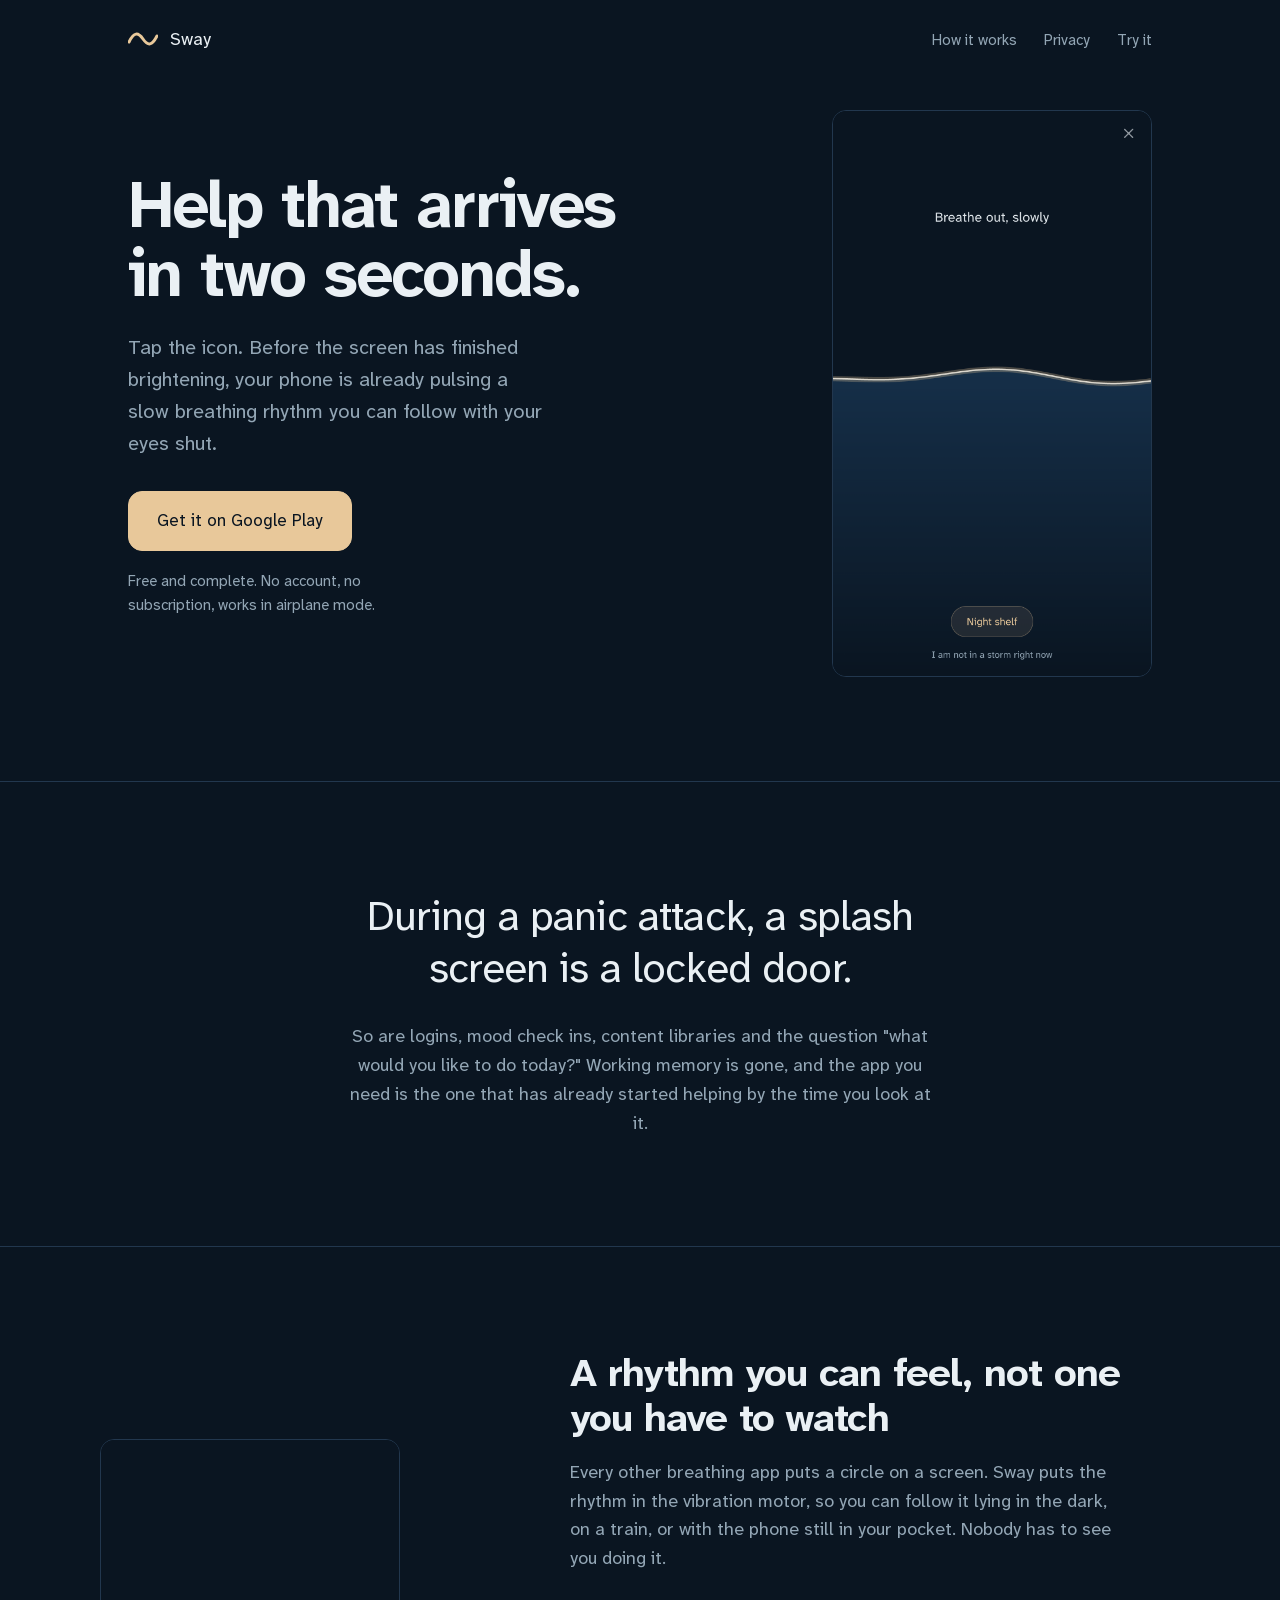
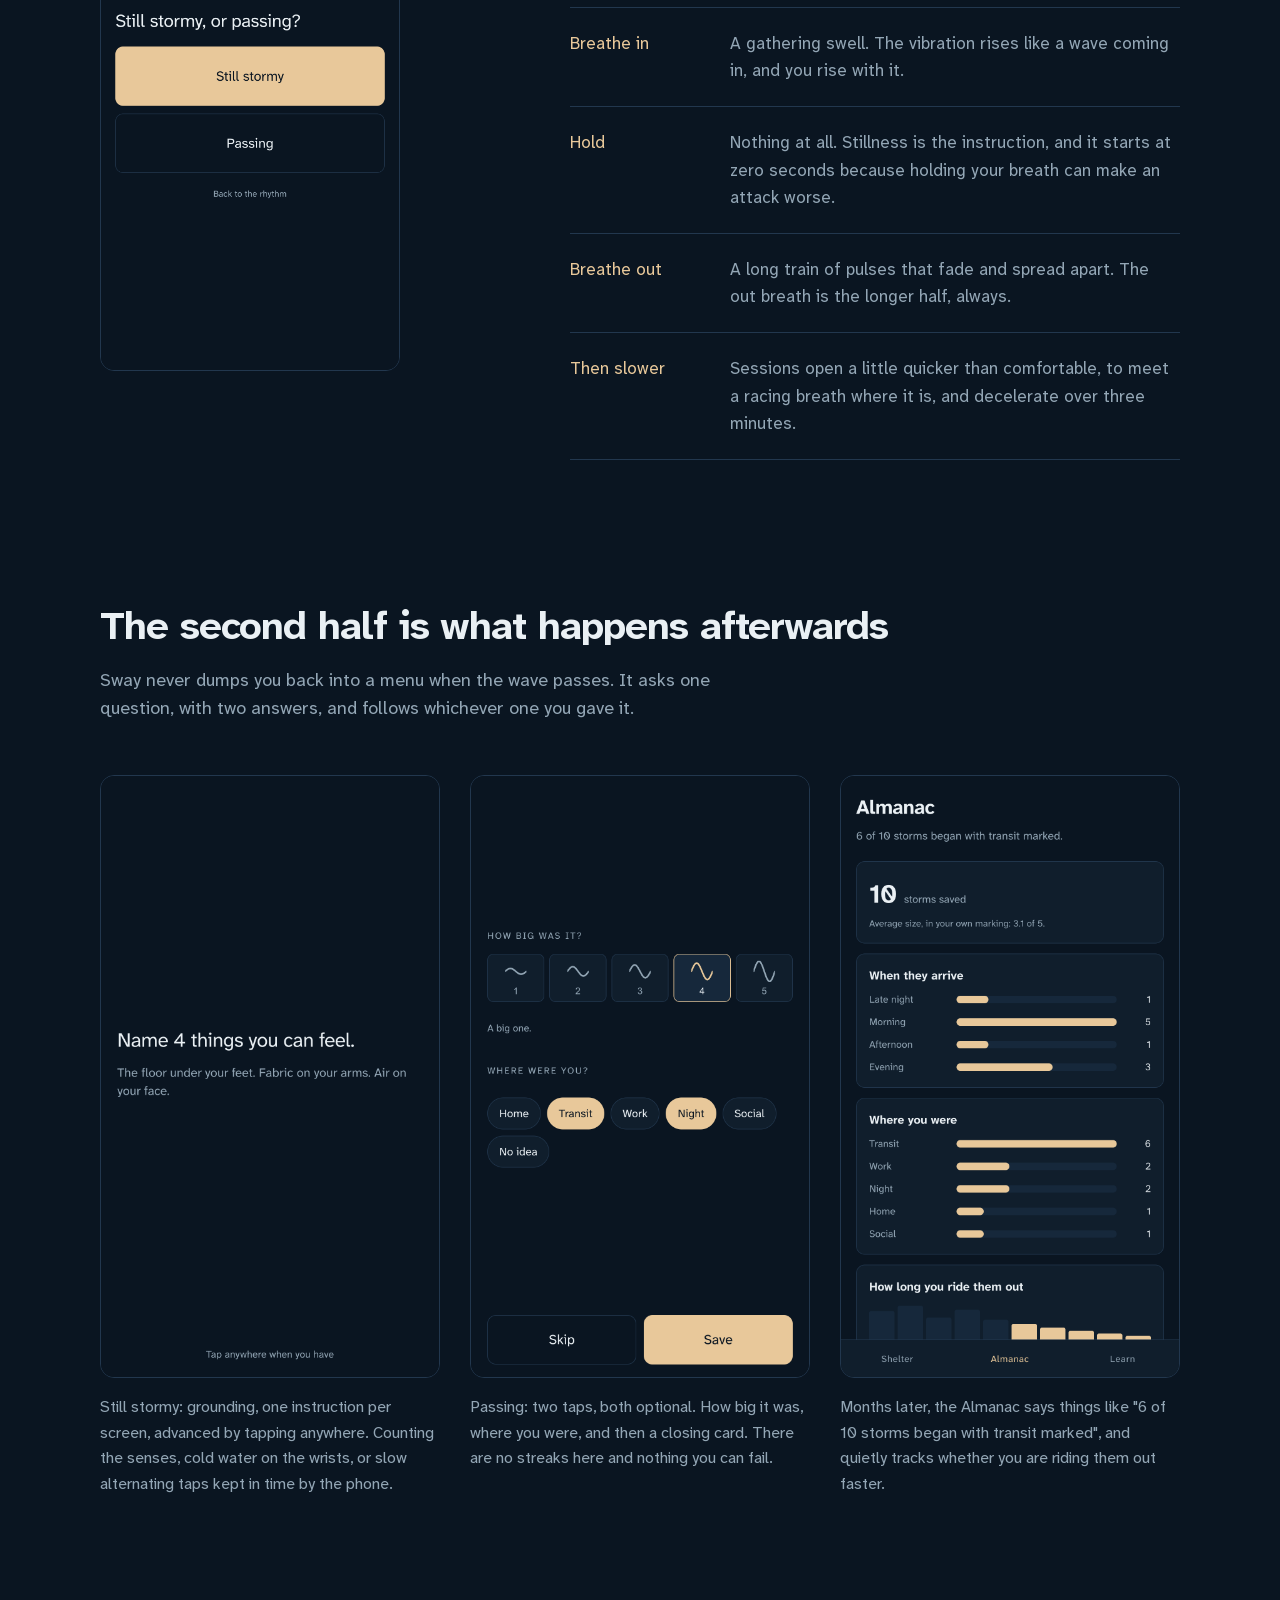
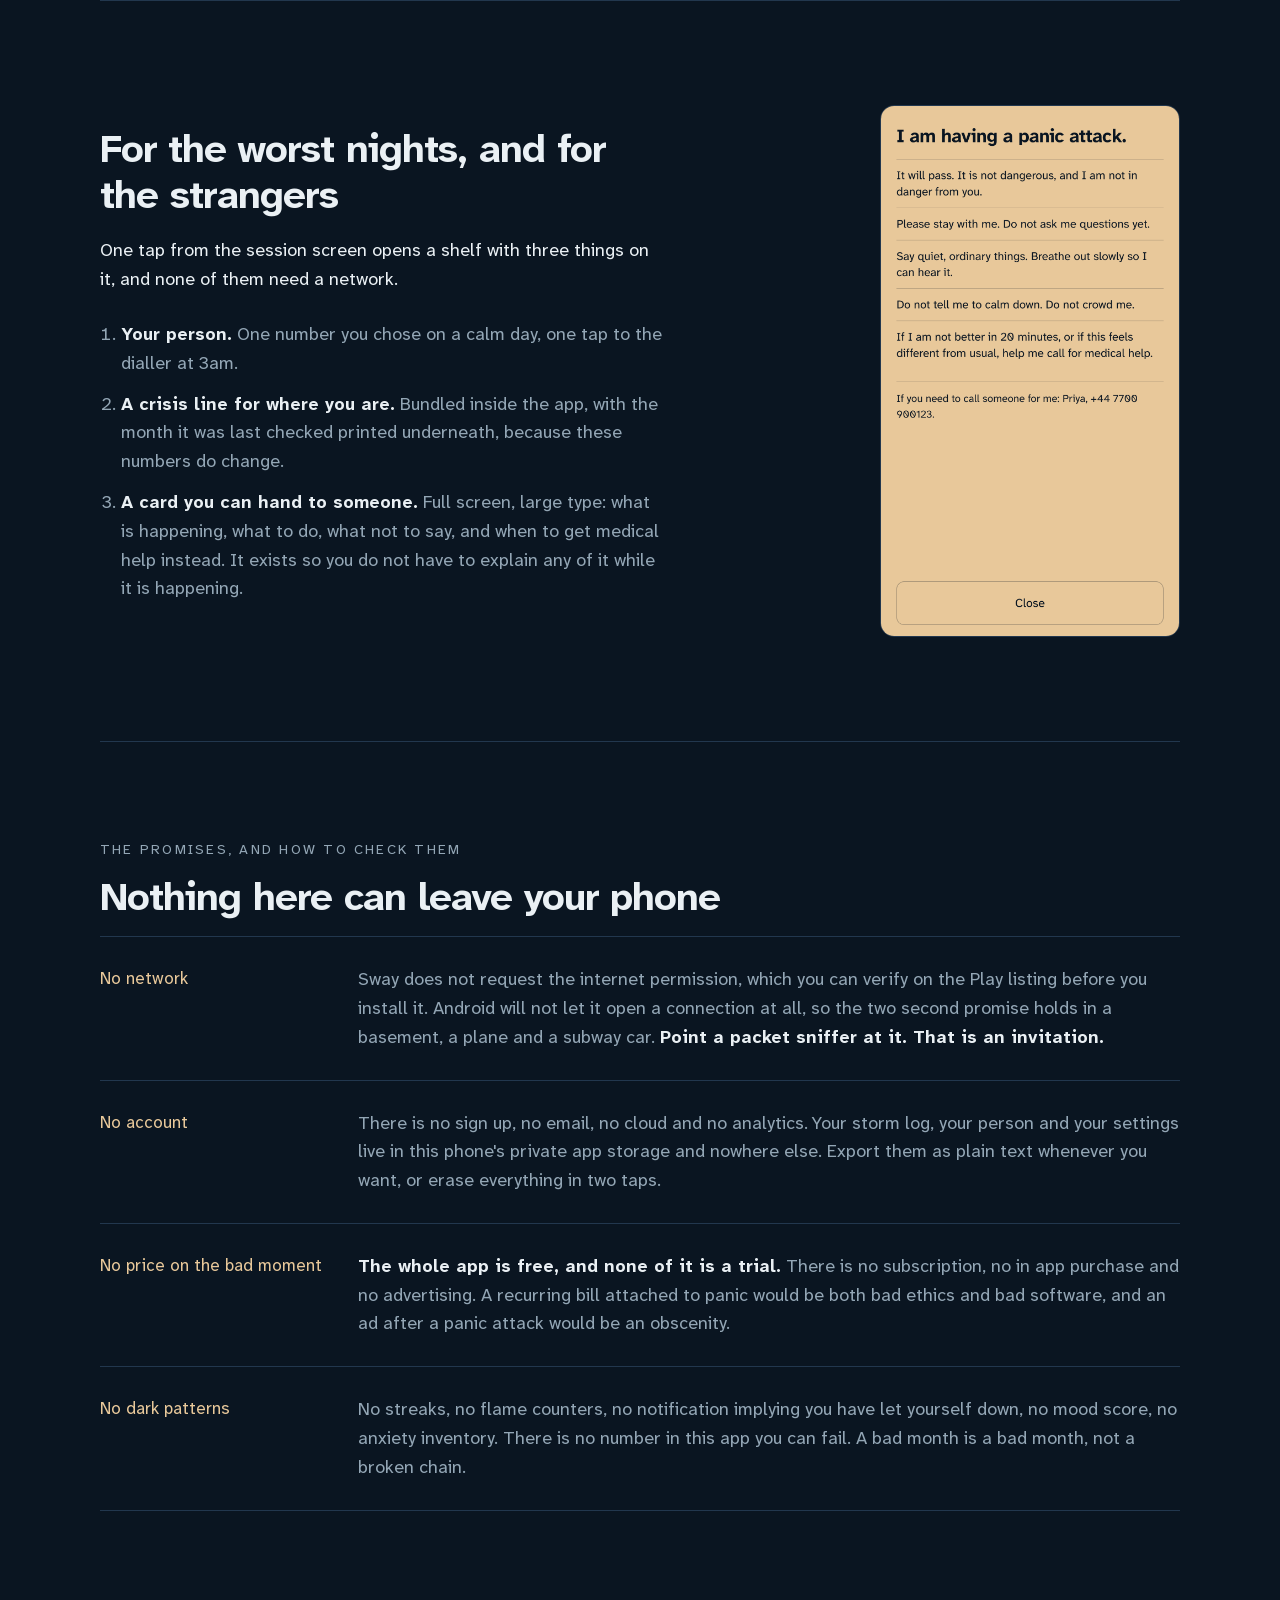
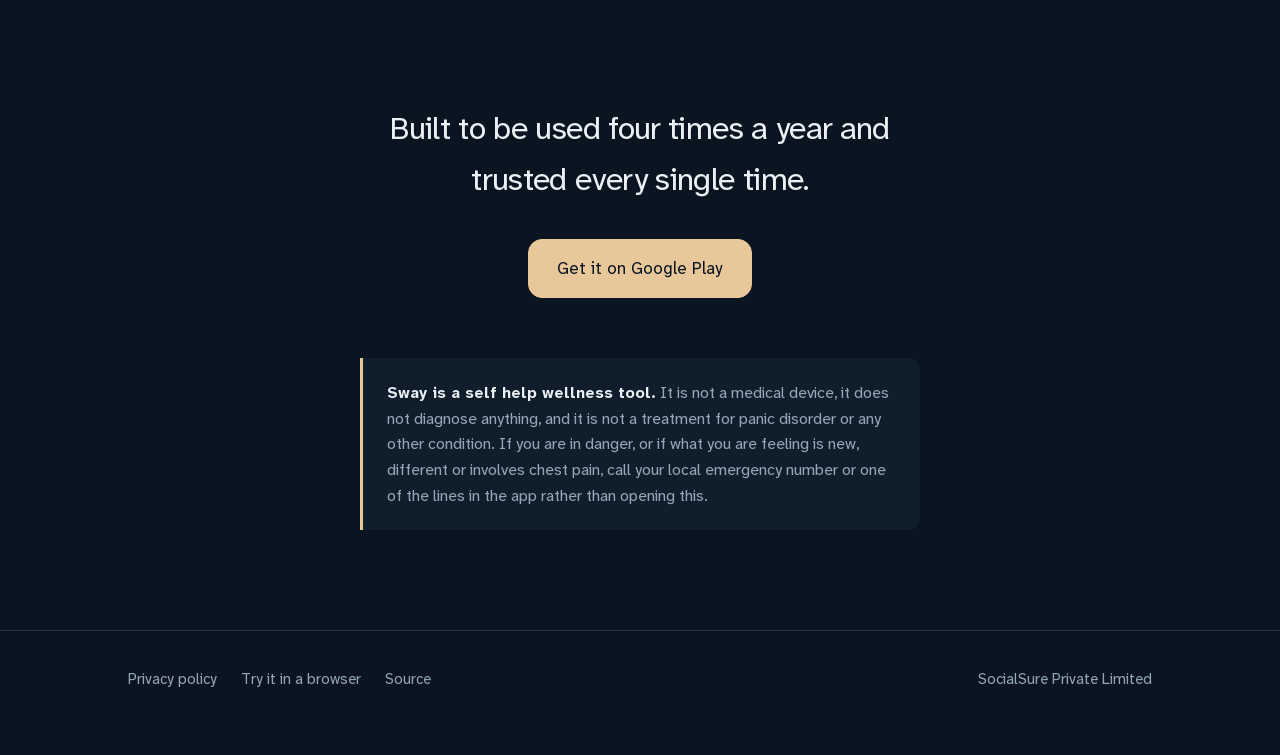
==== docs/index.html @ eac9949d "Panic-attack first aid. Cold launch to a haptic breathing pulse in under two seconds, followable eye" ====
<!doctype html>
<html lang="en">
<head>
<meta charset="utf-8">
<meta name="viewport" content="width=device-width, initial-scale=1">
<title>Sway. Help that arrives in two seconds.</title>
<meta name="description" content="Panic attack first aid for Android. Tap the icon and the phone is already pulsing a slow breathing rhythm you can follow with your eyes shut. Offline, no account, free.">
<meta property="og:title" content="Sway. Help that arrives in two seconds.">
<meta property="og:description" content="A breathing rhythm you can feel through your pocket, grounding tools, and a card you can hand to a stranger. Works in airplane mode.">
<meta property="og:type" content="website">
<link rel="icon" href="shots/icon.png">
<link rel="stylesheet" href="fonts/fonts.css">
<style>
  :root {
    color-scheme: dark;
    --bg: #0A1521; --surface: #101E2C; --surface-2: #16283B;
    --fg: #EAF0F4; --muted: #93A6B5; --hair: #22374E; --accent: #E8C89A; --accent-ink: #0A1521;
    --font: "Atkinson Hyperlegible Next", "Atkinson Hyperlegible", system-ui, -apple-system, sans-serif;
  }
  * { box-sizing: border-box; }
  html { scroll-behavior: smooth; }
  body { margin: 0; background: var(--bg); color: var(--fg); font-family: var(--font);
         font-size: 18px; line-height: 1.6; -webkit-font-smoothing: antialiased; }
  .wrap { max-width: 1080px; margin: 0 auto; padding: 0 28px; }
  a { color: var(--accent); }
  img.shot { width: 100%; height: auto; display: block; border: 1px solid var(--hair); border-radius: 14px; }

  .cta { display: inline-block; background: var(--accent); color: var(--accent-ink); text-decoration: none;
         padding: 15px 28px; border-radius: 14px; font-size: 17px; border: 1px solid var(--accent);
         transition: transform .15s ease; }
  .cta:active { transform: translateY(1px); }

  nav { display: flex; align-items: center; justify-content: space-between; height: 78px; }
  .mark { display: flex; align-items: center; gap: 12px; font-size: 18px; }
  .mark svg { width: 30px; height: 16px; display: block; }
  nav a { color: var(--muted); text-decoration: none; font-size: 15px; margin-left: 22px; }
  nav a:hover { color: var(--fg); }

  /* 1. hero: copy left, phone right */
  .hero { display: grid; grid-template-columns: 1.05fr .95fr; gap: 60px; align-items: center; padding: 32px 0 104px; }
  .hero h1 { font-size: clamp(40px, 5.6vw, 66px); line-height: 1.05; letter-spacing: -0.03em; margin: 0 0 22px; font-weight: 700; }
  .hero p { font-size: 20px; color: var(--muted); margin: 0 0 32px; max-width: 32ch; }
  .hero .under { font-size: 15px; color: var(--muted); margin: 18px 0 0; }
  .hero img { max-width: 320px; margin-left: auto; }

  /* 2. manifesto band: centred type between hairlines */
  .band { border-top: 1px solid var(--hair); border-bottom: 1px solid var(--hair); padding: 108px 0; text-align: center; }
  .band p.big { font-size: clamp(27px, 3.8vw, 42px); line-height: 1.24; margin: 0 auto; max-width: 21ch;
                letter-spacing: -0.02em; }
  .band p.after { font-size: 18px; color: var(--muted); max-width: 50ch; margin: 28px auto 0; }

  /* 3. mechanism: phone left, timing rows right */
  .mech { display: grid; grid-template-columns: .8fr 1.2fr; gap: 64px; align-items: center; padding: 104px 0; }
  h2 { font-size: clamp(28px, 3.6vw, 40px); line-height: 1.14; letter-spacing: -0.025em; margin: 0 0 16px; font-weight: 700; }
  .mech p.sub { color: var(--muted); margin: 0 0 34px; max-width: 46ch; }
  .beat { display: grid; grid-template-columns: 8.5rem 1fr; gap: 24px; padding: 22px 0; border-top: 1px solid var(--hair); }
  .beat:last-child { border-bottom: 1px solid var(--hair); }
  .beat .t { color: var(--accent); font-size: 17px; }
  .beat .d { margin: 0; color: var(--muted); font-size: 17px; }
  .mech img { max-width: 300px; }

  /* 4. gallery strip */
  .gallery { padding: 40px 0 104px; }
  .gallery p.sub { color: var(--muted); max-width: 54ch; margin: 0 0 52px; }
  .strip { display: grid; grid-template-columns: repeat(3, 1fr); gap: 30px; }
  .strip figure { margin: 0; }
  .strip figcaption { color: var(--muted); font-size: 16px; margin-top: 16px; }

  /* 5. shelf: copy left, sand card right */
  .shelf { display: grid; grid-template-columns: 1fr .8fr; gap: 64px; align-items: center;
           padding: 104px 0; border-top: 1px solid var(--hair); }
  .shelf ol { margin: 26px 0 0; padding-left: 1.3rem; color: var(--muted); }
  .shelf li { margin-bottom: 12px; }
  .shelf li b { color: var(--fg); font-weight: 700; }
  .shelf img { max-width: 300px; margin-left: auto; }

  /* 6. plain fact rows */
  .facts { padding: 96px 0; border-top: 1px solid var(--hair); }
  .eyebrow { font-size: 14px; letter-spacing: .16em; text-transform: uppercase; color: var(--muted); margin: 0 0 14px; }
  .facts .row { display: grid; grid-template-columns: 14rem 1fr; gap: 34px; padding: 28px 0;
                border-top: 1px solid var(--hair); align-items: start; }
  .facts .row:last-child { border-bottom: 1px solid var(--hair); }
  .facts .k { color: var(--accent); font-size: 17px; }
  .facts .v { margin: 0; color: var(--muted); }
  .facts .v b { color: var(--fg); font-weight: 700; }

  /* 7. close */
  .close { text-align: center; padding: 96px 0 40px; }
  .close p.line { font-size: clamp(24px, 3vw, 32px); max-width: 24ch; margin: 0 auto 34px; letter-spacing: -0.02em; }
  .note { background: var(--surface); border-left: 3px solid var(--accent); border-radius: 0 12px 12px 0;
          padding: 22px 24px; font-size: 16px; color: var(--muted); max-width: 56ch; margin: 60px auto 0; text-align: left; }
  .note b { color: var(--fg); font-weight: 700; }

  footer { border-top: 1px solid var(--hair); padding: 36px 0 64px; color: var(--muted); font-size: 15px; margin-top: 60px; }
  footer .row { display: flex; justify-content: space-between; gap: 22px; flex-wrap: wrap; }
  footer a { color: var(--muted); text-decoration: none; margin-right: 20px; }
  footer a:hover { color: var(--fg); }

  .reveal { transition: opacity .6s ease, transform .6s ease; }
  html.js .reveal:not(.in) { opacity: 0; transform: translateY(14px); }
  @media (prefers-reduced-motion: reduce) {
    html { scroll-behavior: auto; }
    html.js .reveal:not(.in) { opacity: 1; transform: none; }
    .reveal { transition: none; }
  }

  @media (max-width: 880px) {
    .hero, .mech, .shelf { grid-template-columns: 1fr; gap: 44px; }
    .hero { padding-bottom: 72px; }
    .mech, .shelf { padding: 72px 0; }
    .hero img, .mech img, .shelf img { max-width: 290px; margin: 0 auto; }
    .strip { grid-template-columns: 1fr; gap: 44px; max-width: 320px; margin: 0 auto; }
    .facts .row { grid-template-columns: 1fr; gap: 10px; }
    .band { padding: 76px 0; }
    nav a { margin-left: 14px; font-size: 14px; }
  }
</style>
</head>
<body>

<div class="wrap">
  <nav>
    <span class="mark">
      <svg viewBox="0 0 30 16" aria-hidden="true">
        <path d="M1 11 C 6 1, 10 1, 15 8 S 24 15, 29 5" fill="none" stroke="#E8C89A" stroke-width="3" stroke-linecap="round"/>
      </svg>
      Sway
    </span>
    <span>
      <a href="#how">How it works</a>
      <a href="privacy-policy.html">Privacy</a>
      <a href="play/">Try it</a>
    </span>
  </nav>

  <header class="hero">
    <div>
      <h1>Help that arrives in two seconds.</h1>
      <p>Tap the icon. Before the screen has finished brightening, your phone is already pulsing a slow breathing rhythm you can follow with your eyes shut.</p>
      <a class="cta" href="https://play.google.com/store/apps/details?id=com.mohdshayan.sway">Get it on Google Play</a>
      <p class="under">Free and complete. No account, no subscription, works in airplane mode.</p>
    </div>
    <img class="shot reveal" src="shots/01-session.png" width="1080" height="1920"
         alt="The session screen: a slow horizon line of water rising and falling, with the words Breathe out, slowly.">
  </header>
</div>

<section class="band">
  <div class="wrap">
    <p class="big">During a panic attack, a splash screen is a locked door.</p>
    <p class="after">So are logins, mood check ins, content libraries and the question "what would you like to do
      today?" Working memory is gone, and the app you need is the one that has already started helping by the
      time you look at it.</p>
  </div>
</section>

<section class="mech wrap" id="how">
  <img class="shot reveal" src="shots/02-fork.png" width="1080" height="1920"
       alt="The screen after a session: Still stormy, or passing, as two large buttons.">
  <div>
    <h2>A rhythm you can feel, not one you have to watch</h2>
    <p class="sub">Every other breathing app puts a circle on a screen. Sway puts the rhythm in the vibration
      motor, so you can follow it lying in the dark, on a train, or with the phone still in your pocket.
      Nobody has to see you doing it.</p>
    <div class="beat"><span class="t">Breathe in</span><p class="d">A gathering swell. The vibration rises like a wave coming in, and you rise with it.</p></div>
    <div class="beat"><span class="t">Hold</span><p class="d">Nothing at all. Stillness is the instruction, and it starts at zero seconds because holding your breath can make an attack worse.</p></div>
    <div class="beat"><span class="t">Breathe out</span><p class="d">A long train of pulses that fade and spread apart. The out breath is the longer half, always.</p></div>
    <div class="beat"><span class="t">Then slower</span><p class="d">Sessions open a little quicker than comfortable, to meet a racing breath where it is, and decelerate over three minutes.</p></div>
  </div>
</section>

<section class="gallery wrap">
  <h2>The second half is what happens afterwards</h2>
  <p class="sub">Sway never dumps you back into a menu when the wave passes. It asks one question, with two
    answers, and follows whichever one you gave it.</p>
  <div class="strip">
    <figure class="reveal">
      <img class="shot" src="shots/03-grounding.png" width="1080" height="1920"
           alt="A grounding screen with one instruction in large type: Name 4 things you can feel.">
      <figcaption>Still stormy: grounding, one instruction per screen, advanced by tapping anywhere. Counting
        the senses, cold water on the wrists, or slow alternating taps kept in time by the phone.</figcaption>
    </figure>
    <figure class="reveal">
      <img class="shot" src="shots/04-log.png" width="1080" height="1920"
           alt="The storm log: five waves of increasing size, and context chips for home, transit, work, night and social.">
      <figcaption>Passing: two taps, both optional. How big it was, where you were, and then a closing card.
        There are no streaks here and nothing you can fail.</figcaption>
    </figure>
    <figure class="reveal">
      <img class="shot" src="shots/05-almanac.png" width="1080" height="1920"
           alt="The Almanac showing ten storms saved, when they arrive, where you were, and how long they last.">
      <figcaption>Months later, the Almanac says things like "6 of 10 storms began with transit marked", and
        quietly tracks whether you are riding them out faster.</figcaption>
    </figure>
  </div>
</section>

<section class="shelf wrap">
  <div>
    <h2>For the worst nights, and for the strangers</h2>
    <p class="sub">One tap from the session screen opens a shelf with three things on it, and none of
      them need a network.</p>
    <ol>
      <li><b>Your person.</b> One number you chose on a calm day, one tap to the dialler at 3am.</li>
      <li><b>A crisis line for where you are.</b> Bundled inside the app, with the month it was last checked
        printed underneath, because these numbers do change.</li>
      <li><b>A card you can hand to someone.</b> Full screen, large type: what is happening, what to do, what
        not to say, and when to get medical help instead. It exists so you do not have to explain any of it
        while it is happening.</li>
    </ol>
  </div>
  <img class="shot reveal" src="shots/06-bystander.png" width="1080" height="1920"
       alt="The bystander card: I am having a panic attack. It will pass. Please stay with me.">
</section>

<section class="facts wrap">
  <p class="eyebrow">The promises, and how to check them</p>
  <h2>Nothing here can leave your phone</h2>
  <div class="row">
    <div class="k">No network</div>
    <p class="v">Sway does not request the internet permission, which you can verify on the Play listing before
      you install it. Android will not let it open a connection at all, so the two second promise holds in a
      basement, a plane and a subway car. <b>Point a packet sniffer at it. That is an invitation.</b></p>
  </div>
  <div class="row">
    <div class="k">No account</div>
    <p class="v">There is no sign up, no email, no cloud and no analytics. Your storm log, your person and your
      settings live in this phone's private app storage and nowhere else. Export them as plain text whenever
      you want, or erase everything in two taps.</p>
  </div>
  <div class="row">
    <div class="k">No price on the bad moment</div>
    <p class="v"><b>The whole app is free, and none of it is a trial.</b> There is no subscription, no in app
      purchase and no advertising. A recurring bill attached to panic would be both bad ethics and bad
      software, and an ad after a panic attack would be an obscenity.</p>
  </div>
  <div class="row">
    <div class="k">No dark patterns</div>
    <p class="v">No streaks, no flame counters, no notification implying you have let yourself down, no mood
      score, no anxiety inventory. There is no number in this app you can fail. A bad month is a bad month, not
      a broken chain.</p>
  </div>
</section>

<section class="close wrap">
  <p class="line">Built to be used four times a year and trusted every single time.</p>
  <a class="cta" href="https://play.google.com/store/apps/details?id=com.mohdshayan.sway">Get it on Google Play</a>
  <p class="note"><b>Sway is a self help wellness tool.</b> It is not a medical device, it does not diagnose
    anything, and it is not a treatment for panic disorder or any other condition. If you are in danger, or if
    what you are feeling is new, different or involves chest pain, call your local emergency number or one of
    the lines in the app rather than opening this.</p>
</section>

<footer>
  <div class="wrap row">
    <span>
      <a href="privacy-policy.html">Privacy policy</a>
      <a href="play/">Try it in a browser</a>
      <a href="https://github.com/shayanmohd/sway">Source</a>
    </span>
    <span>SocialSure Private Limited</span>
  </div>
</footer>

<script>
  // Nothing is hidden unless this runs, and anything already scrolled past is revealed straight away.
  document.documentElement.classList.add('js');
  const els = Array.prototype.slice.call(document.querySelectorAll('.reveal'));
  let queued = false;
  function check() {
    queued = false;
    for (let i = els.length - 1; i >= 0; i--) {
      if (els[i].getBoundingClientRect().top < window.innerHeight - 40) {
        els[i].classList.add('in'); els.splice(i, 1);
      }
    }
  }
  addEventListener('scroll', function () {
    if (!queued) { queued = true; requestAnimationFrame(check); }
  }, { passive: true });
  addEventListener('resize', check, { passive: true });
  check();
</script>
</body>
</html>
---- docs/fonts/fonts.css ----
/* latin-ext */
@font-face {
  font-family: 'Atkinson Hyperlegible Next';
  font-style: normal;
  font-weight: 300 700;
  font-display: swap;
  src: url(NaPNcYPdHfdVxJw0IfIP0lvYFqijb-UxCtm5_wdGseiHn3q0pkZ_S2Q.woff2) format('woff2');
  unicode-range: U+0100-02BA, U+02BD-02C5, U+02C7-02CC, U+02CE-02D7, U+02DD-02FF, U+0304, U+0308, U+0329, U+1D00-1DBF, U+1E00-1E9F, U+1EF2-1EFF, U+2020, U+20A0-20AB, U+20AD-20C0, U+2113, U+2C60-2C7F, U+A720-A7FF;
}
/* latin */
@font-face {
  font-family: 'Atkinson Hyperlegible Next';
  font-style: normal;
  font-weight: 300 700;
  font-display: swap;
  src: url(NaPNcYPdHfdVxJw0IfIP0lvYFqijb-UxCtm5_wdGseiJn3q0pkZ_.woff2) format('woff2');
  unicode-range: U+0000-00FF, U+0131, U+0152-0153, U+02BB-02BC, U+02C6, U+02DA, U+02DC, U+0304, U+0308, U+0329, U+2000-206F, U+20AC, U+2122, U+2191, U+2193, U+2212, U+2215, U+FEFF, U+FFFD;
}
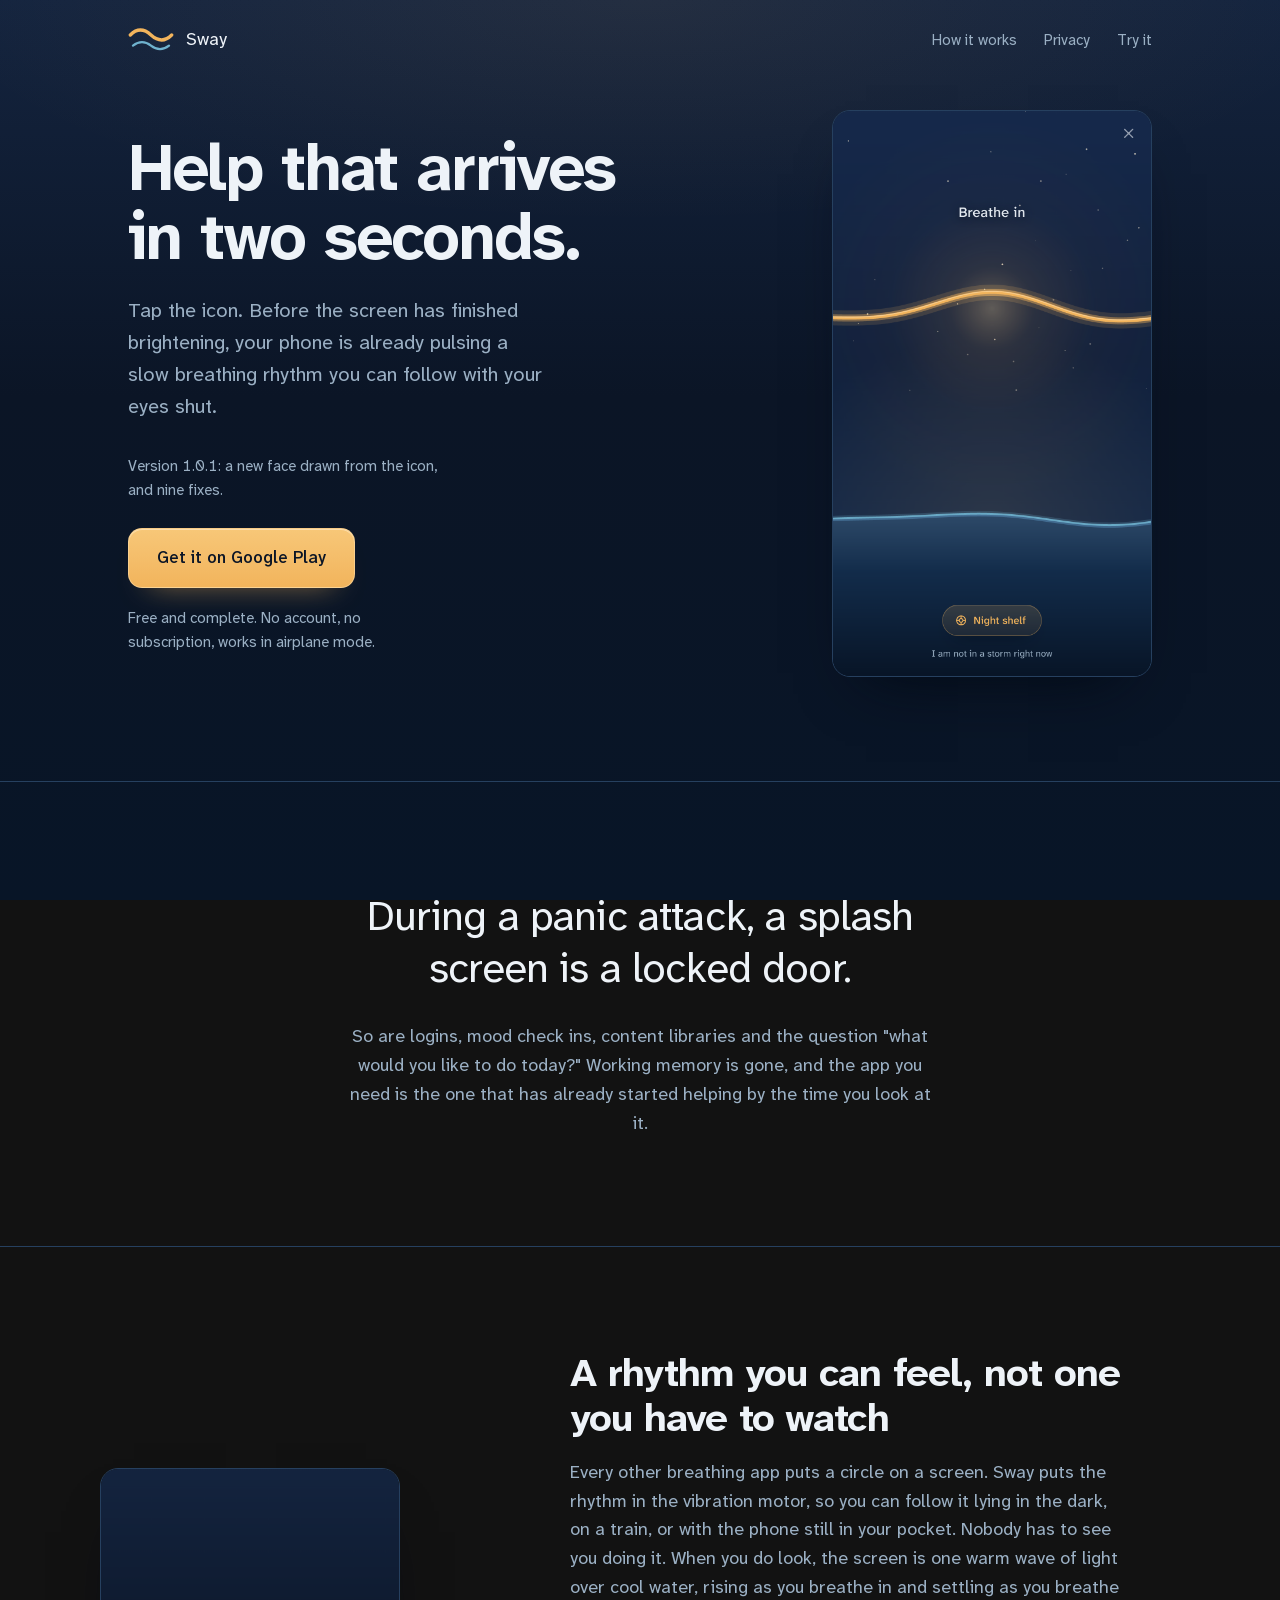
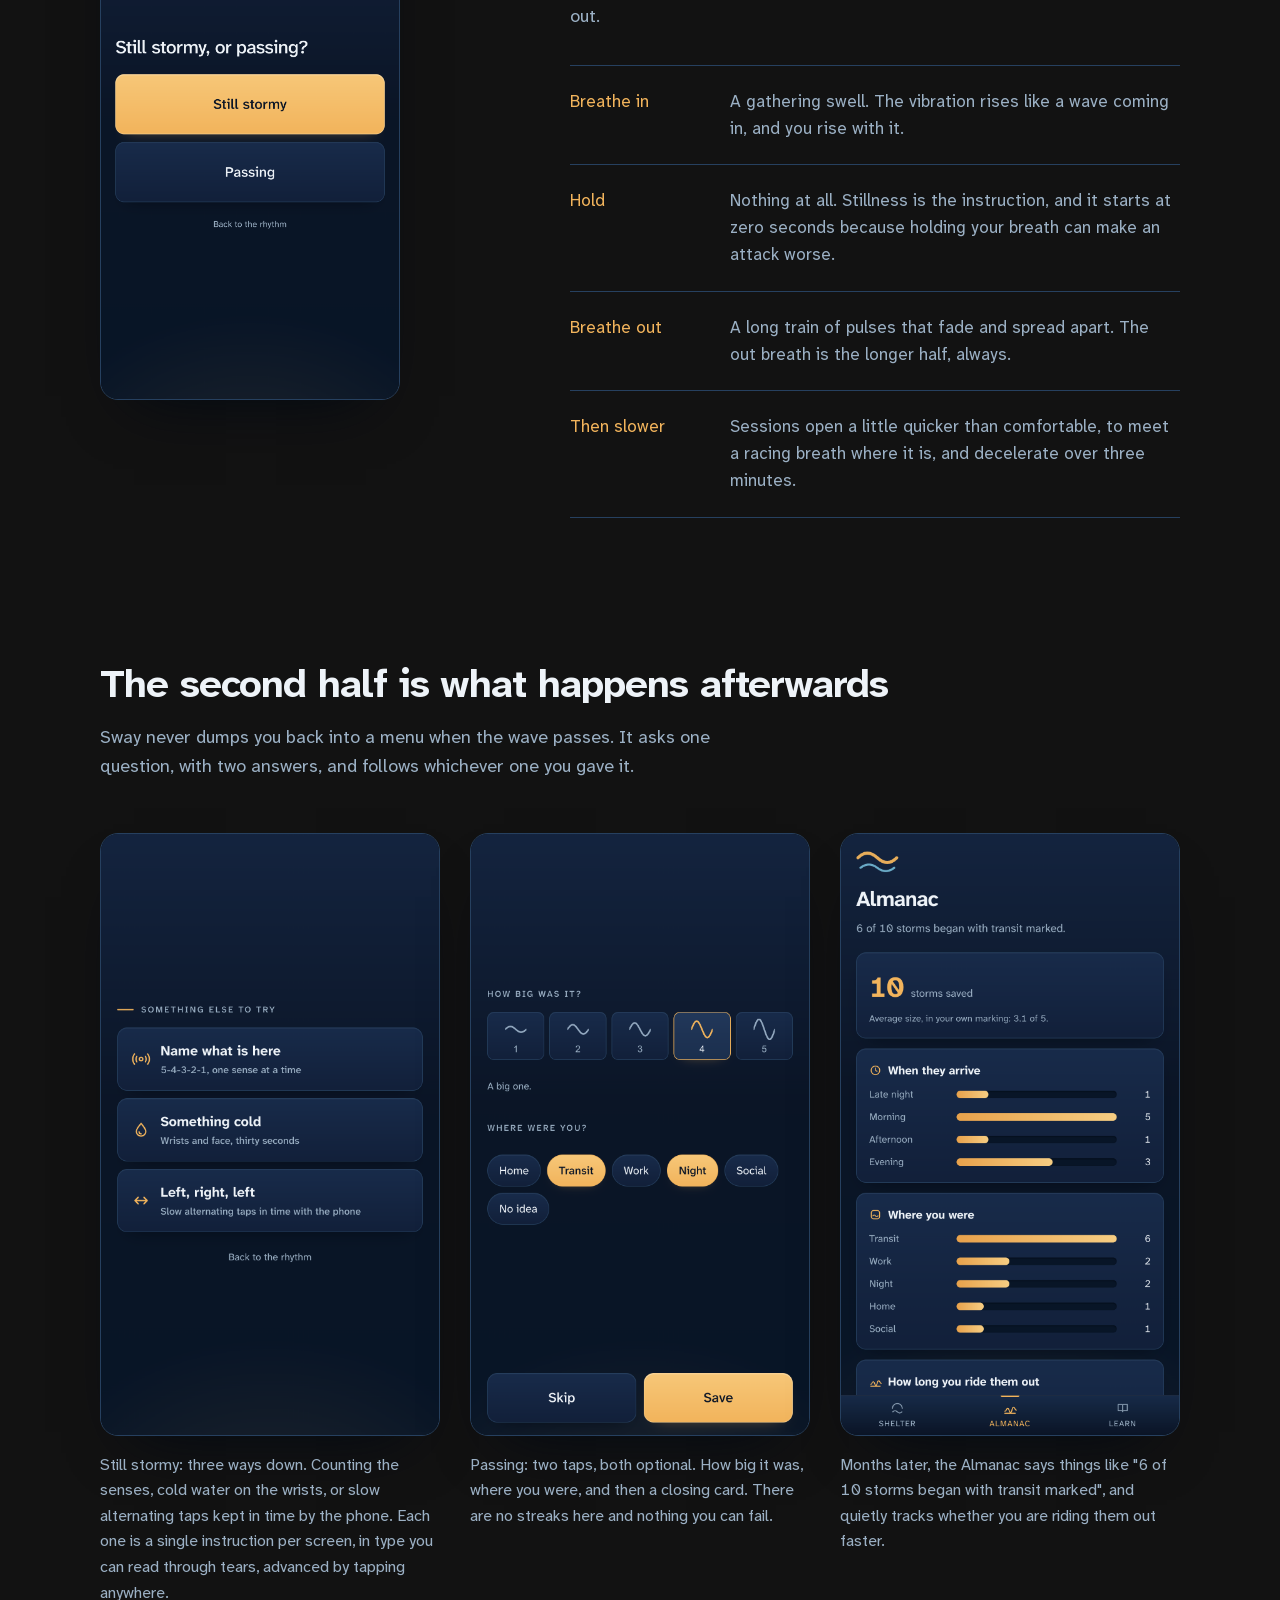
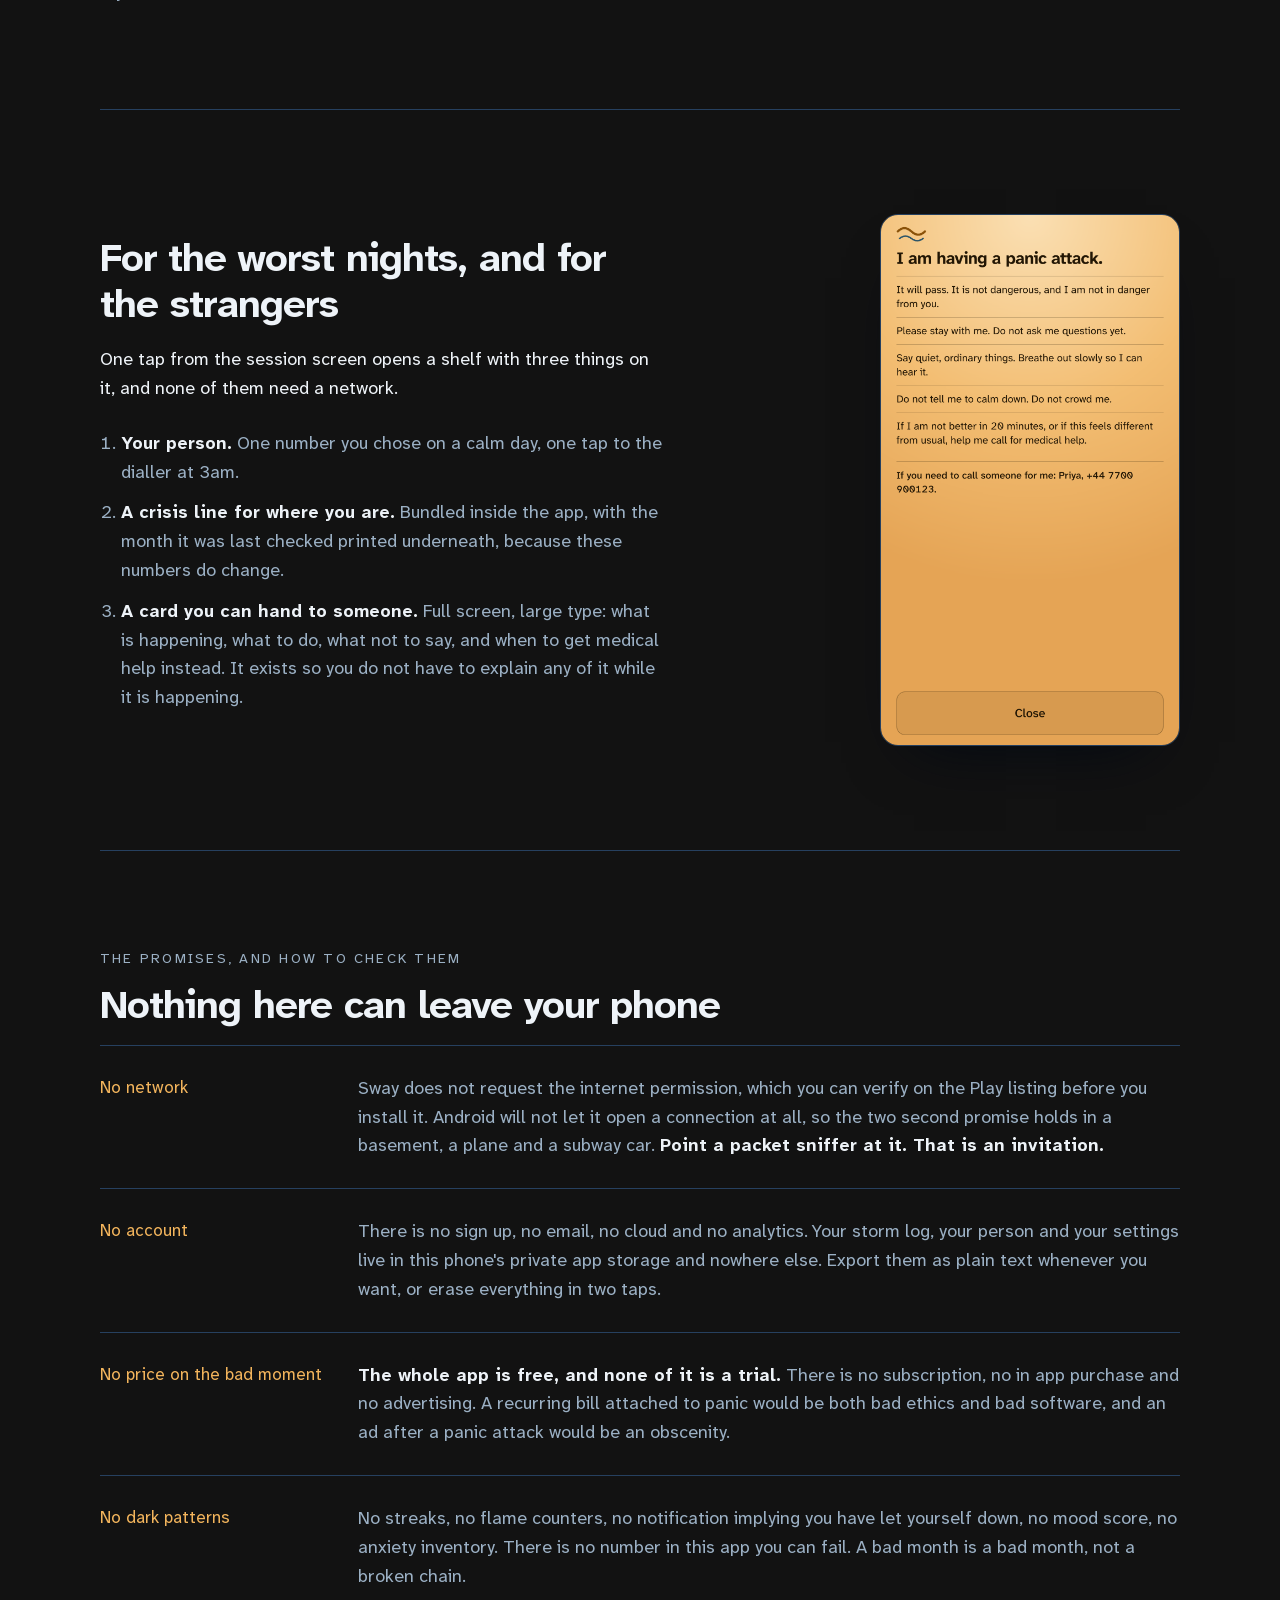
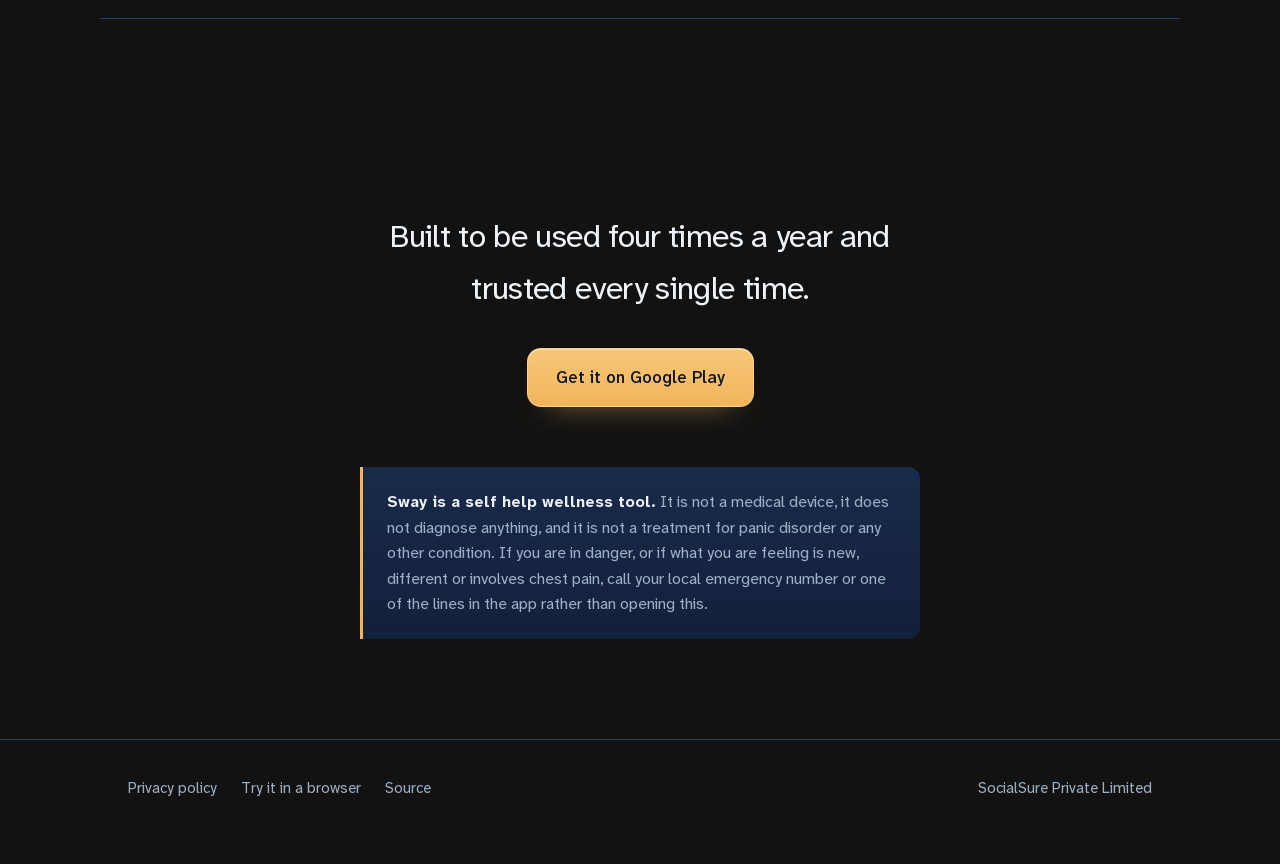
==== commit 49f4b947: "1.0.1: the icon comes alive on the breathing screen, and nine fixes behind it The session screen is " ====
--- a/docs/index.html
+++ b/docs/index.html
@@ -13,26 +13,36 @@
 <style>
   :root {
     color-scheme: dark;
-    --bg: #0A1521; --surface: #101E2C; --surface-2: #16283B;
-    --fg: #EAF0F4; --muted: #93A6B5; --hair: #22374E; --accent: #E8C89A; --accent-ink: #0A1521;
+    --bg: #0B1526; --surface: #12203A; --surface-hi: #182B4A; --surface-2: #1B2F4E;
+    --fg: #EEF3F8; --muted: #9BB0C4; --hair: #26405F; --accent: #F2B45C; --accent-ink: #0B1526;
+    --cool: #6FB2CE;
     --font: "Atkinson Hyperlegible Next", "Atkinson Hyperlegible", system-ui, -apple-system, sans-serif;
   }
   * { box-sizing: border-box; }
   html { scroll-behavior: smooth; }
-  body { margin: 0; background: var(--bg); color: var(--fg); font-family: var(--font);
-         font-size: 18px; line-height: 1.6; -webkit-font-smoothing: antialiased; }
+  body { margin: 0; color: var(--fg); font-family: var(--font);
+         font-size: 18px; line-height: 1.6; -webkit-font-smoothing: antialiased;
+         font-variant-numeric: tabular-nums;
+         background:
+           radial-gradient(90% 40% at 50% 0%, rgba(242, 180, 92, .07), rgba(242, 180, 92, 0) 62%),
+           linear-gradient(180deg, #14243F 0%, var(--bg) 44%, #081527 100%);
+         background-attachment: fixed; }
   .wrap { max-width: 1080px; margin: 0 auto; padding: 0 28px; }
   a { color: var(--accent); }
-  img.shot { width: 100%; height: auto; display: block; border: 1px solid var(--hair); border-radius: 14px; }
-
-  .cta { display: inline-block; background: var(--accent); color: var(--accent-ink); text-decoration: none;
-         padding: 15px 28px; border-radius: 14px; font-size: 17px; border: 1px solid var(--accent);
+  img.shot { width: 100%; height: auto; display: block; border: 1px solid var(--hair); border-radius: 18px;
+             box-shadow: 0 30px 60px -34px rgba(2, 8, 18, 1); }
+
+  .cta { display: inline-block; text-decoration: none; color: var(--accent-ink);
+         background: linear-gradient(180deg, #F7C778, var(--accent));
+         padding: 15px 28px; border-radius: 14px; font-size: 17px; font-weight: 500;
+         border: 1px solid rgba(255, 226, 175, .5);
+         box-shadow: 0 16px 30px -22px rgba(242, 180, 92, .8), inset 0 1px 0 rgba(255, 244, 224, .5);
          transition: transform .15s ease; }
   .cta:active { transform: translateY(1px); }
 
   nav { display: flex; align-items: center; justify-content: space-between; height: 78px; }
   .mark { display: flex; align-items: center; gap: 12px; font-size: 18px; }
-  .mark svg { width: 30px; height: 16px; display: block; }
+  .mark svg { width: 46px; height: 24px; display: block; }
   nav a { color: var(--muted); text-decoration: none; font-size: 15px; margin-left: 22px; }
   nav a:hover { color: var(--fg); }
 
@@ -87,7 +97,8 @@
   /* 7. close */
   .close { text-align: center; padding: 96px 0 40px; }
   .close p.line { font-size: clamp(24px, 3vw, 32px); max-width: 24ch; margin: 0 auto 34px; letter-spacing: -0.02em; }
-  .note { background: var(--surface); border-left: 3px solid var(--accent); border-radius: 0 12px 12px 0;
+  .note { background: linear-gradient(180deg, var(--surface-hi), var(--surface));
+          border-left: 3px solid var(--accent); border-radius: 0 12px 12px 0;
           padding: 22px 24px; font-size: 16px; color: var(--muted); max-width: 56ch; margin: 60px auto 0; text-align: left; }
   .note b { color: var(--fg); font-weight: 700; }
 
@@ -121,8 +132,9 @@
 <div class="wrap">
   <nav>
     <span class="mark">
-      <svg viewBox="0 0 30 16" aria-hidden="true">
-        <path d="M1 11 C 6 1, 10 1, 15 8 S 24 15, 29 5" fill="none" stroke="#E8C89A" stroke-width="3" stroke-linecap="round"/>
+      <svg viewBox="0 0 68 36" aria-hidden="true" fill="none" stroke-linecap="round">
+        <path d="M3 12 C13 2 23 2 34 12 S55 22 65 12" stroke="#F2B45C" stroke-width="5"/>
+        <path d="M7 28 C16 21 25 21 34 28 S52 35 61 28" stroke="#6FB2CE" stroke-width="3.4"/>
       </svg>
       Sway
     </span>
@@ -137,11 +149,12 @@
     <div>
       <h1>Help that arrives in two seconds.</h1>
       <p>Tap the icon. Before the screen has finished brightening, your phone is already pulsing a slow breathing rhythm you can follow with your eyes shut.</p>
+      <p class="under" style="margin:0 0 26px">Version 1.0.1: a new face drawn from the icon, and nine fixes.</p>
       <a class="cta" href="https://play.google.com/store/apps/details?id=com.mohdshayan.sway">Get it on Google Play</a>
       <p class="under">Free and complete. No account, no subscription, works in airplane mode.</p>
     </div>
     <img class="shot reveal" src="shots/01-session.png" width="1080" height="1920"
-         alt="The session screen: a slow horizon line of water rising and falling, with the words Breathe out, slowly.">
+         alt="The session screen: a warm wave of light riding over cool water under a field of stars, with the words Breathe in.">
   </header>
 </div>
 
@@ -161,7 +174,8 @@
     <h2>A rhythm you can feel, not one you have to watch</h2>
     <p class="sub">Every other breathing app puts a circle on a screen. Sway puts the rhythm in the vibration
       motor, so you can follow it lying in the dark, on a train, or with the phone still in your pocket.
-      Nobody has to see you doing it.</p>
+      Nobody has to see you doing it. When you do look, the screen is one warm wave of light over cool
+      water, rising as you breathe in and settling as you breathe out.</p>
     <div class="beat"><span class="t">Breathe in</span><p class="d">A gathering swell. The vibration rises like a wave coming in, and you rise with it.</p></div>
     <div class="beat"><span class="t">Hold</span><p class="d">Nothing at all. Stillness is the instruction, and it starts at zero seconds because holding your breath can make an attack worse.</p></div>
     <div class="beat"><span class="t">Breathe out</span><p class="d">A long train of pulses that fade and spread apart. The out breath is the longer half, always.</p></div>
@@ -176,9 +190,10 @@
   <div class="strip">
     <figure class="reveal">
       <img class="shot" src="shots/03-grounding.png" width="1080" height="1920"
-           alt="A grounding screen with one instruction in large type: Name 4 things you can feel.">
-      <figcaption>Still stormy: grounding, one instruction per screen, advanced by tapping anywhere. Counting
-        the senses, cold water on the wrists, or slow alternating taps kept in time by the phone.</figcaption>
+           alt="The grounding menu: name what is here, something cold, or left right left, as three large cards.">
+      <figcaption>Still stormy: three ways down. Counting the senses, cold water on the wrists, or slow
+        alternating taps kept in time by the phone. Each one is a single instruction per screen, in type you
+        can read through tears, advanced by tapping anywhere.</figcaption>
     </figure>
     <figure class="reveal">
       <img class="shot" src="shots/04-log.png" width="1080" height="1920"
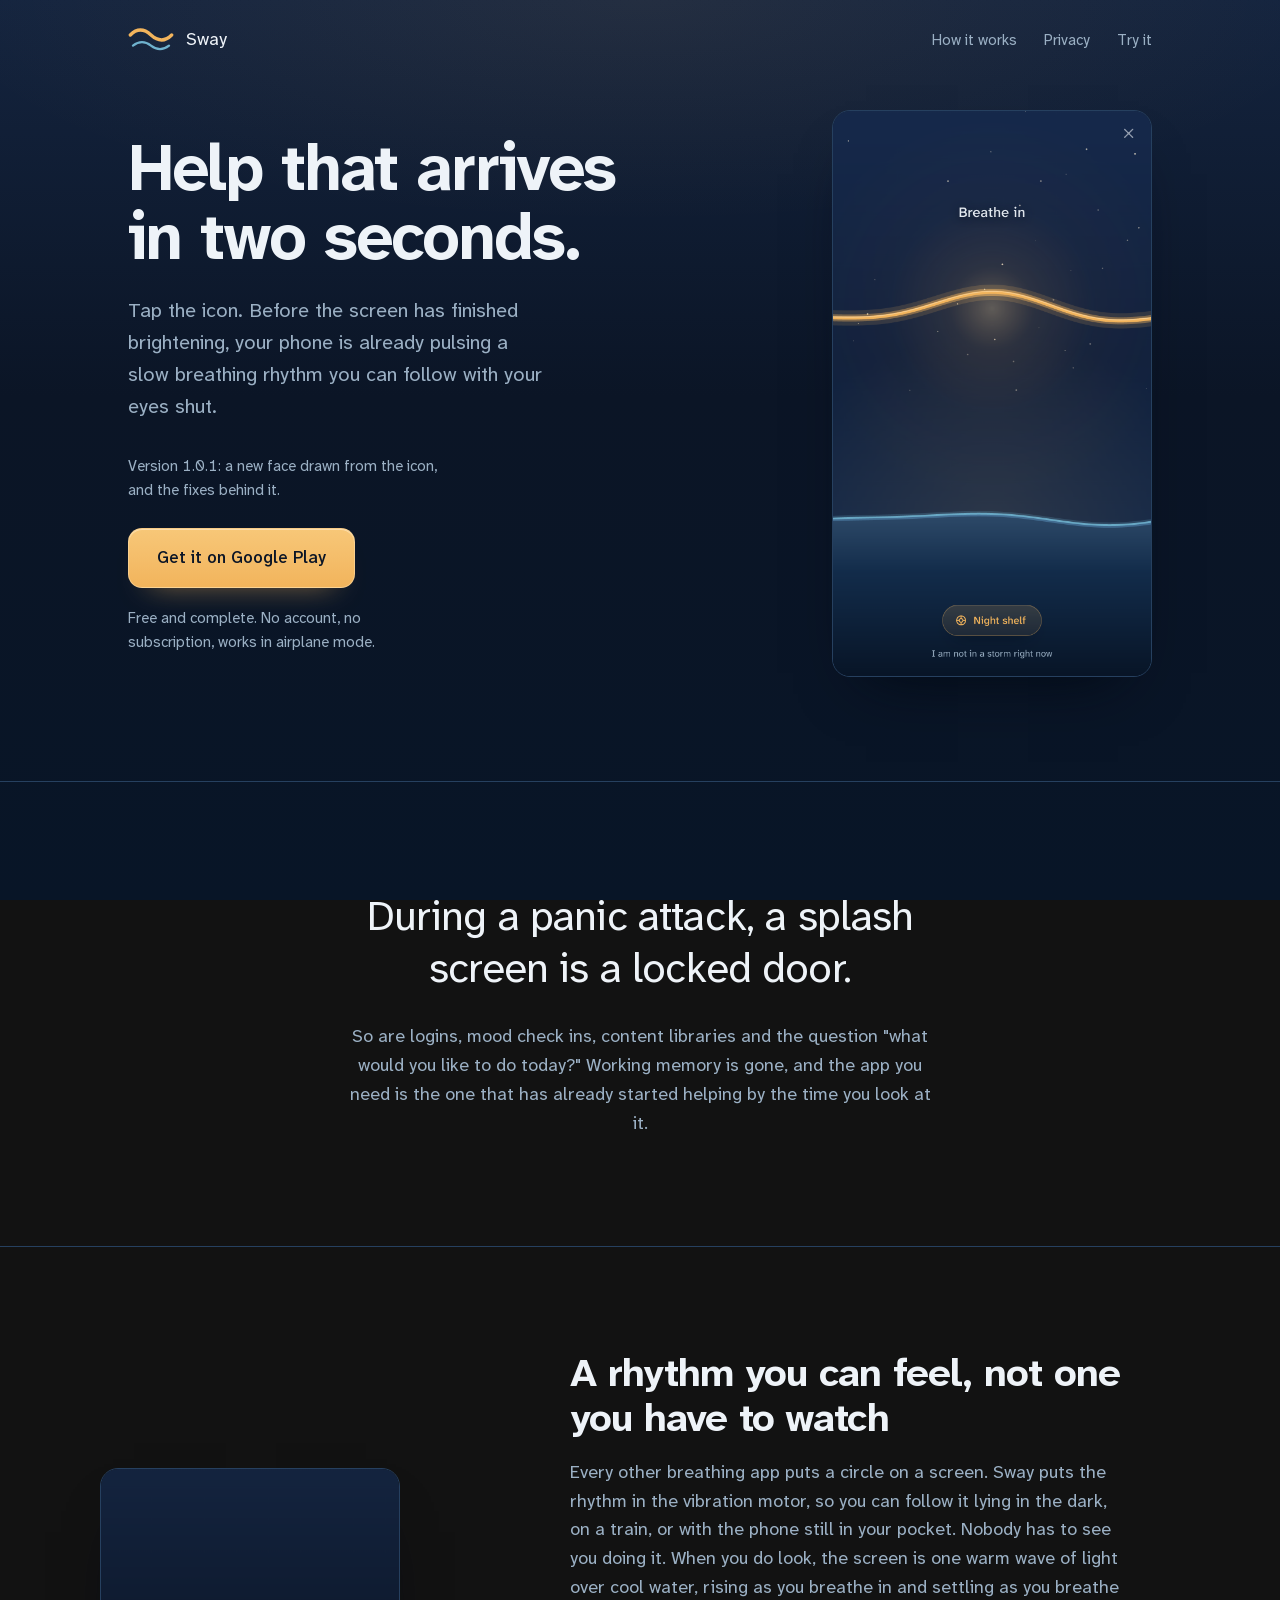
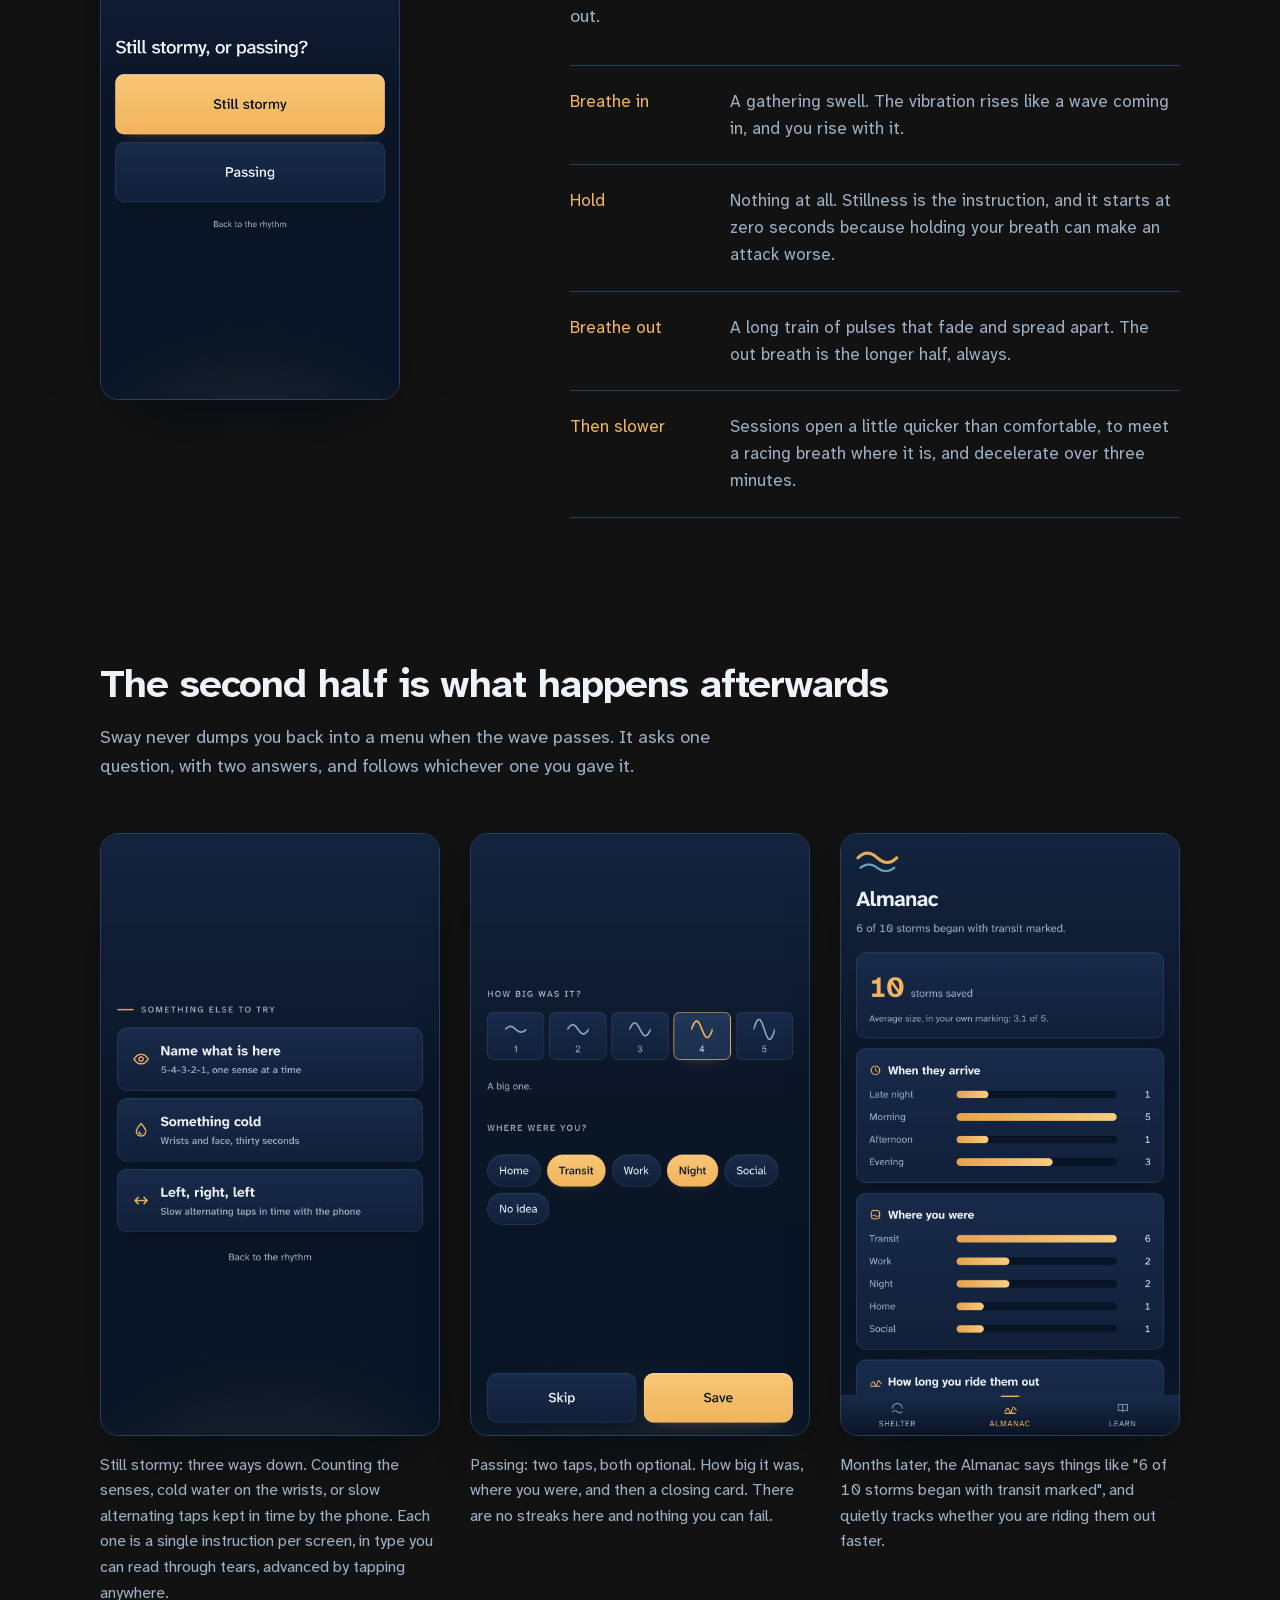
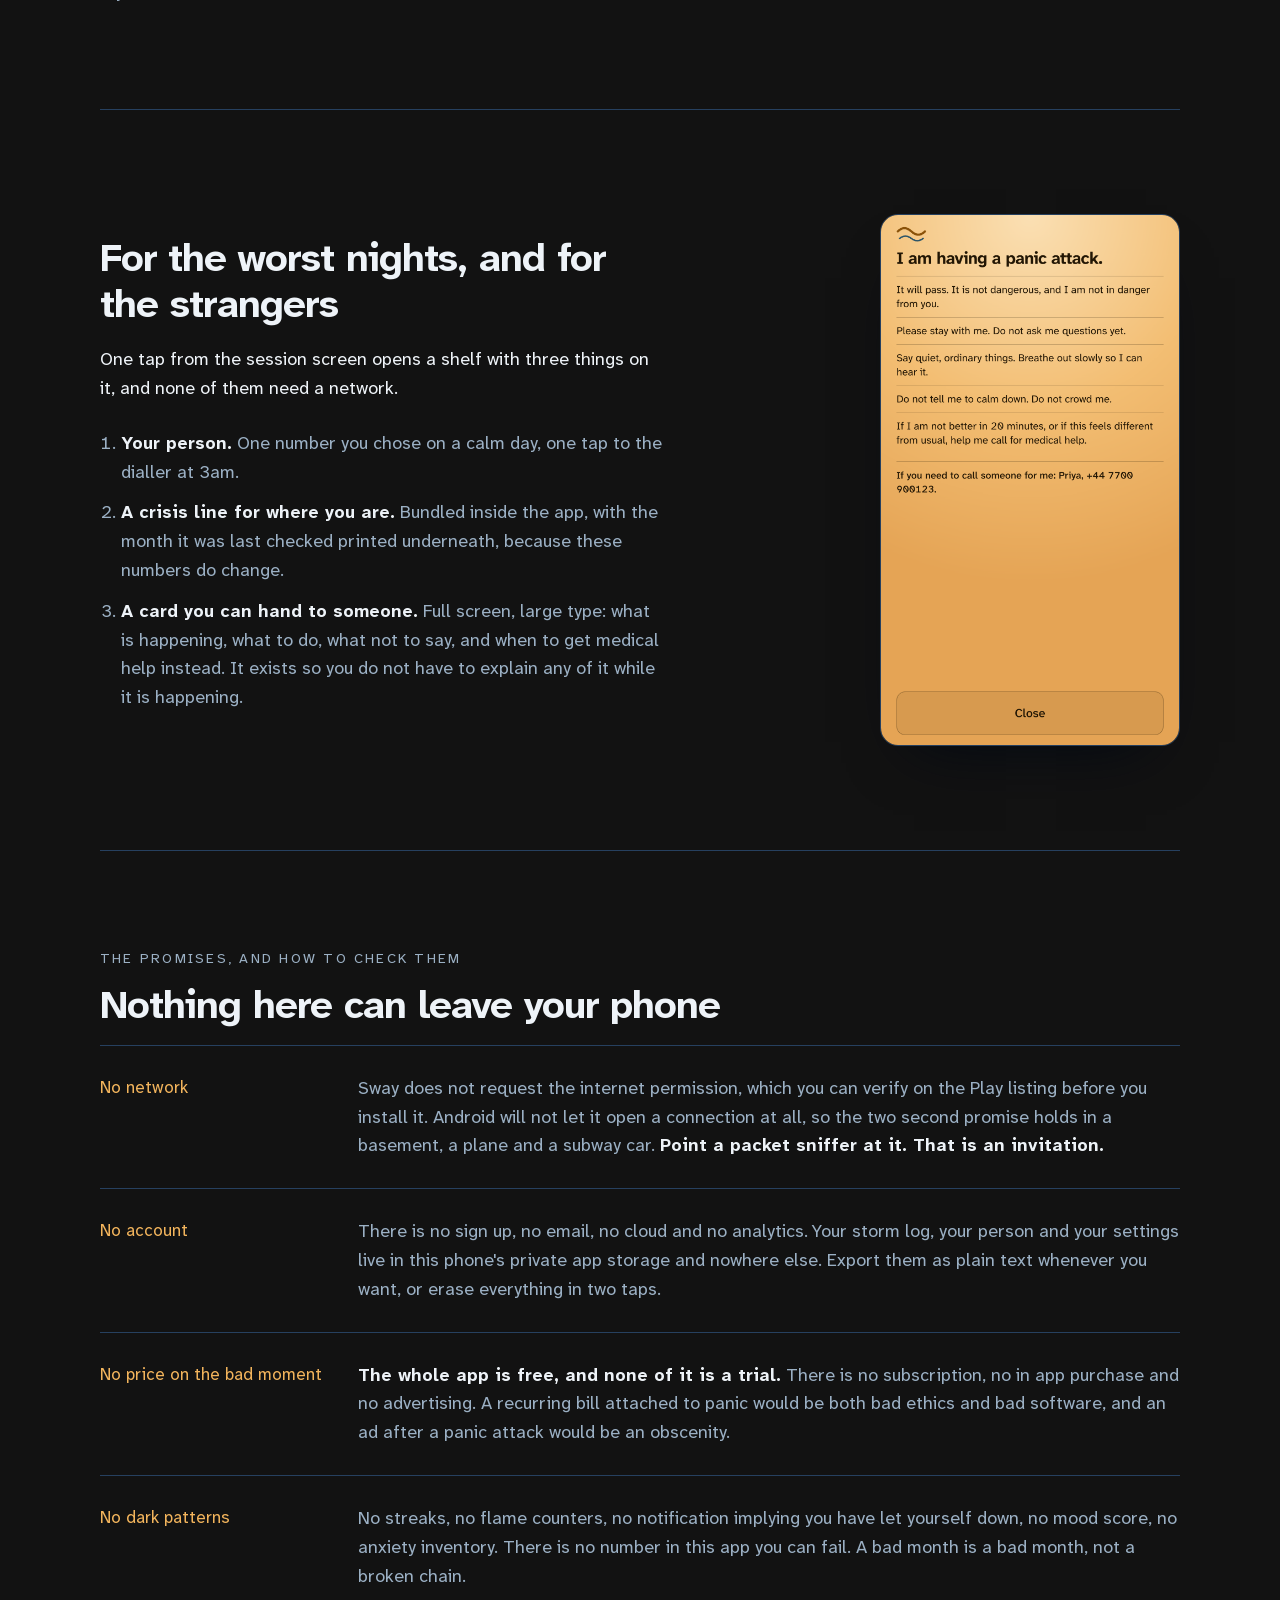
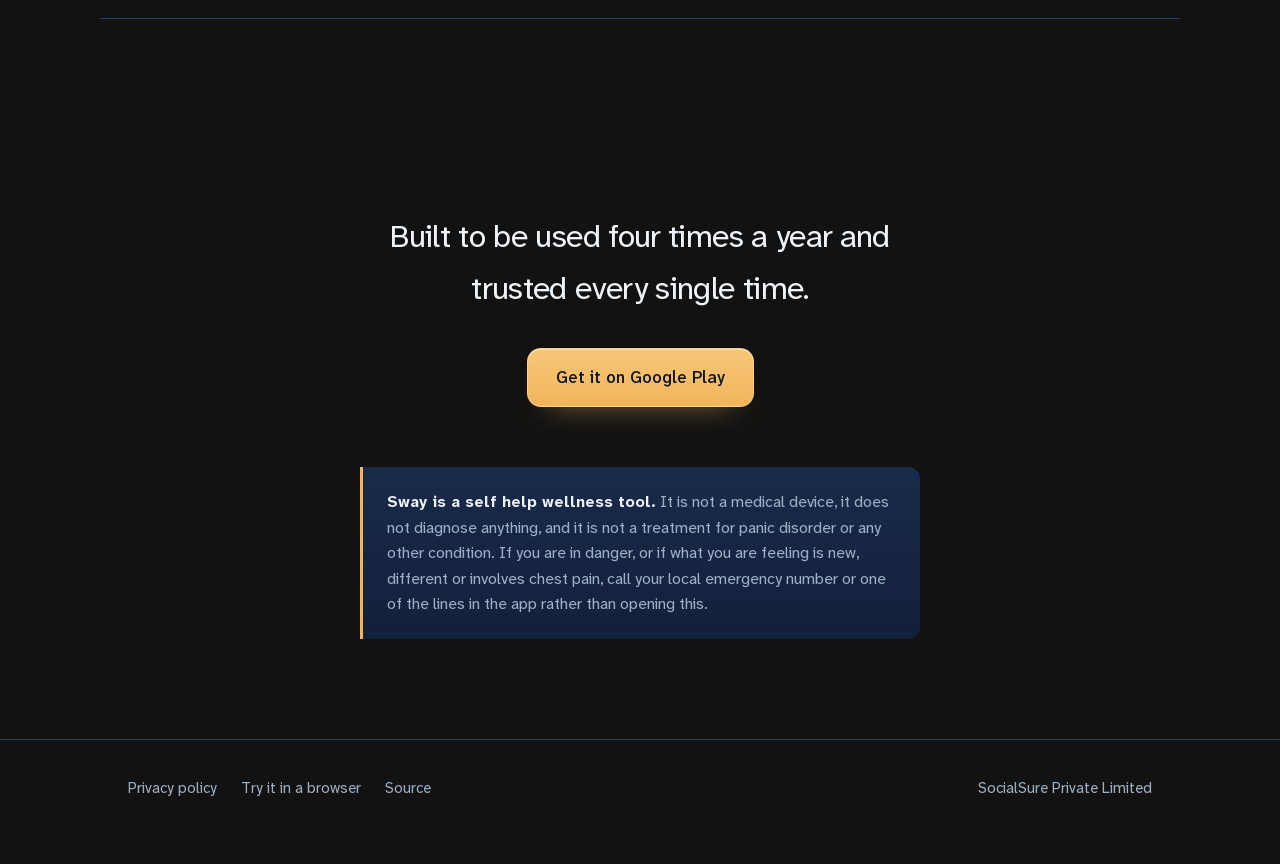
==== commit 59c77a5f: "1.0.1 review: release the audio on pause, unique storm ids, the mark inside the safe circle Independ" ====
--- a/docs/index.html
+++ b/docs/index.html
@@ -149,7 +149,7 @@
     <div>
       <h1>Help that arrives in two seconds.</h1>
       <p>Tap the icon. Before the screen has finished brightening, your phone is already pulsing a slow breathing rhythm you can follow with your eyes shut.</p>
-      <p class="under" style="margin:0 0 26px">Version 1.0.1: a new face drawn from the icon, and nine fixes.</p>
+      <p class="under" style="margin:0 0 26px">Version 1.0.1: a new face drawn from the icon, and the fixes behind it.</p>
       <a class="cta" href="https://play.google.com/store/apps/details?id=com.mohdshayan.sway">Get it on Google Play</a>
       <p class="under">Free and complete. No account, no subscription, works in airplane mode.</p>
     </div>
